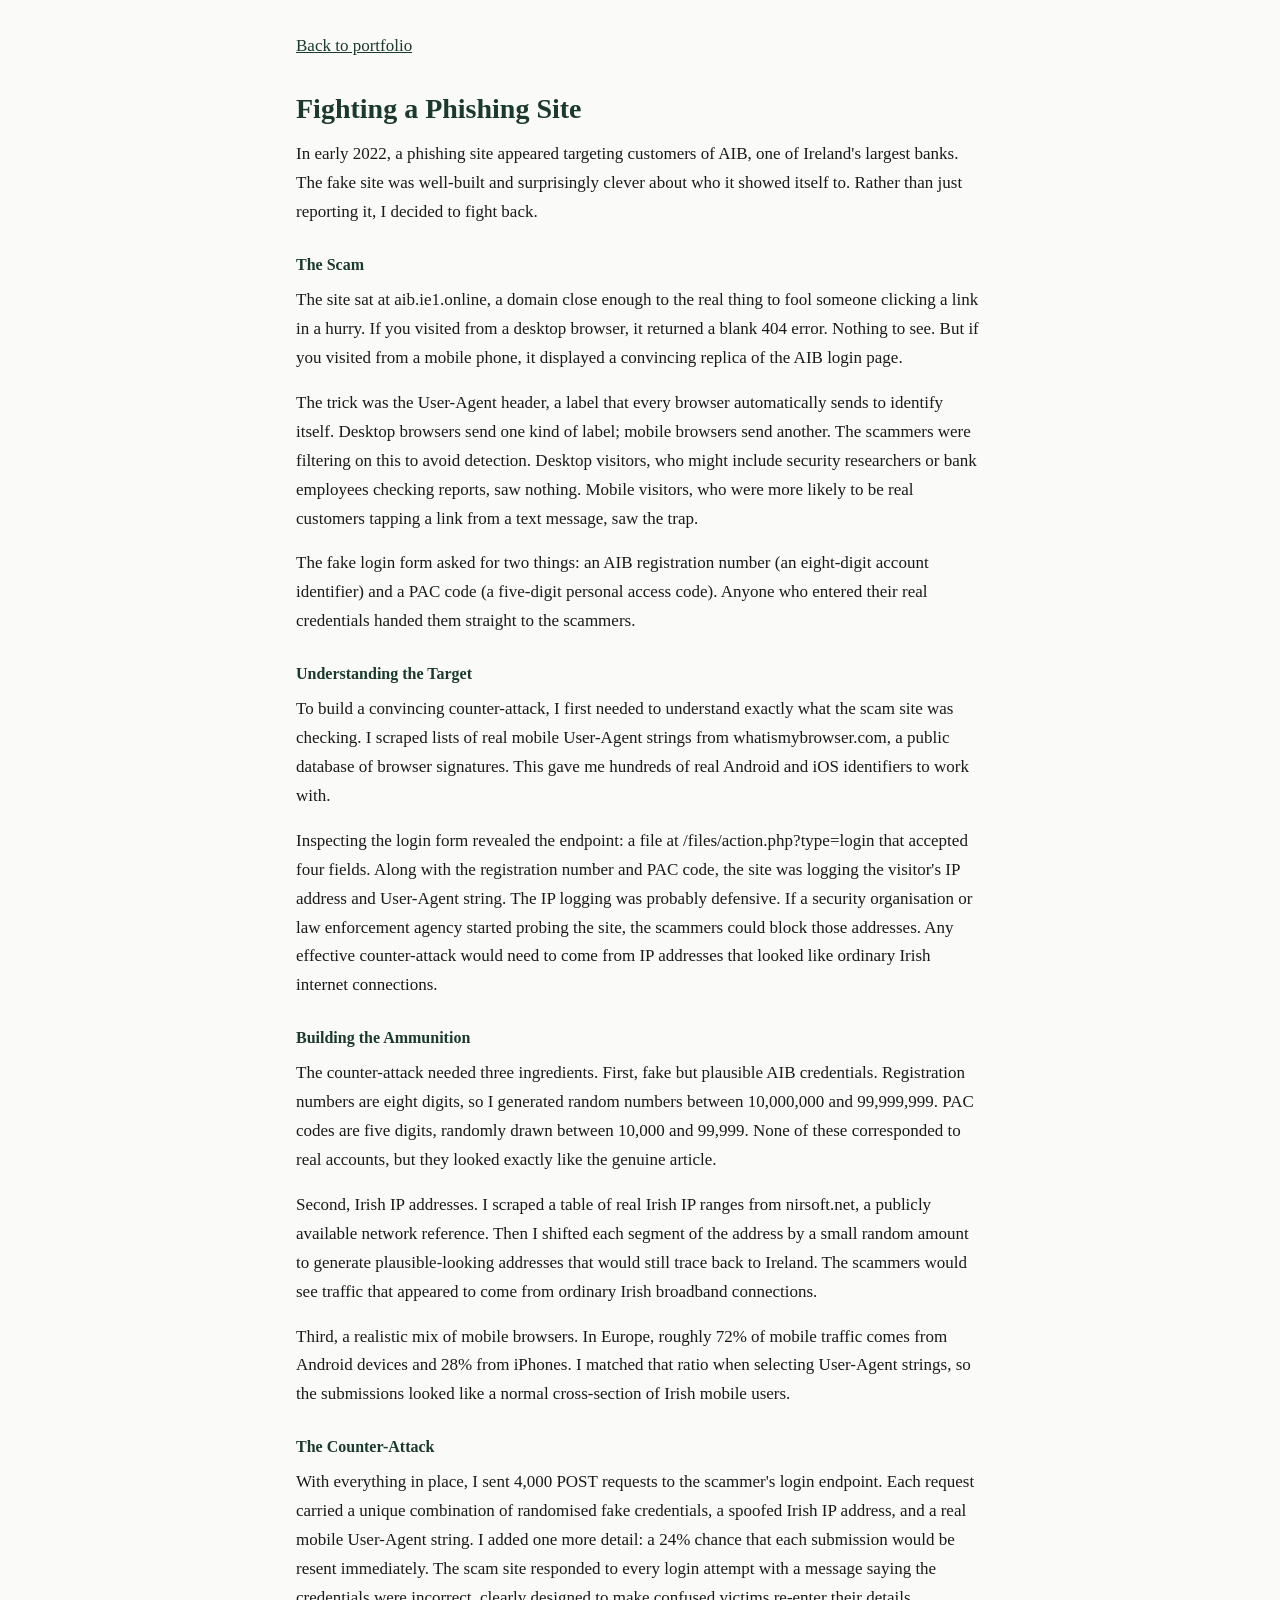
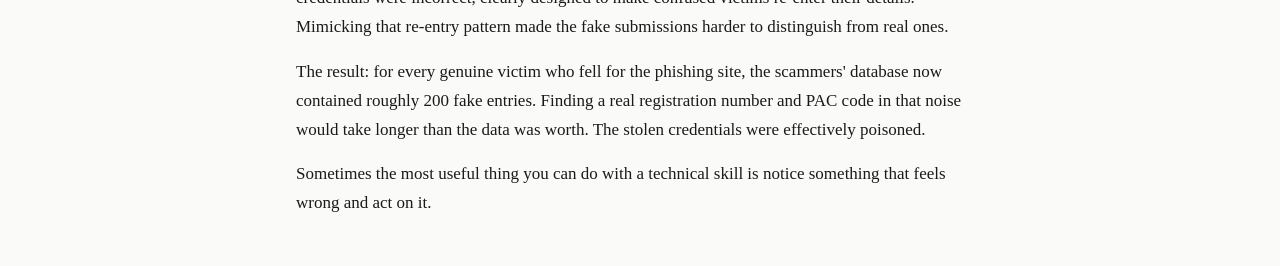
==== aib-scammer/index.html @ db852907 "feat(02-01): AIB scammer explainer article Co-Authored-By: Claude Opus 4.6 (1M context) <noreply@ant" ====
<!DOCTYPE html>
<html lang="en">
<head>
  <meta charset="UTF-8">
  <meta name="viewport" content="width=device-width, initial-scale=1.0">
  <title>Fighting a Phishing Site — Robert Treacy</title>
  <link rel="stylesheet" href="../style.css">
</head>
<body>
  <a class="back-link" href="../">Back to portfolio</a>

  <h1>Fighting a Phishing Site</h1>

  <p>In early 2022, a phishing site appeared targeting customers of AIB, one of Ireland's largest banks. The fake site was well-built and surprisingly clever about who it showed itself to. Rather than just reporting it, I decided to fight back.</p>

  <h3>The Scam</h3>

  <p>The site sat at aib.ie1.online, a domain close enough to the real thing to fool someone clicking a link in a hurry. If you visited from a desktop browser, it returned a blank 404 error. Nothing to see. But if you visited from a mobile phone, it displayed a convincing replica of the AIB login page.</p>

  <p>The trick was the User-Agent header, a label that every browser automatically sends to identify itself. Desktop browsers send one kind of label; mobile browsers send another. The scammers were filtering on this to avoid detection. Desktop visitors, who might include security researchers or bank employees checking reports, saw nothing. Mobile visitors, who were more likely to be real customers tapping a link from a text message, saw the trap.</p>

  <p>The fake login form asked for two things: an AIB registration number (an eight-digit account identifier) and a PAC code (a five-digit personal access code). Anyone who entered their real credentials handed them straight to the scammers.</p>

  <h3>Understanding the Target</h3>

  <p>To build a convincing counter-attack, I first needed to understand exactly what the scam site was checking. I scraped lists of real mobile User-Agent strings from whatismybrowser.com, a public database of browser signatures. This gave me hundreds of real Android and iOS identifiers to work with.</p>

  <p>Inspecting the login form revealed the endpoint: a file at /files/action.php?type=login that accepted four fields. Along with the registration number and PAC code, the site was logging the visitor's IP address and User-Agent string. The IP logging was probably defensive. If a security organisation or law enforcement agency started probing the site, the scammers could block those addresses. Any effective counter-attack would need to come from IP addresses that looked like ordinary Irish internet connections.</p>

  <h3>Building the Ammunition</h3>

  <p>The counter-attack needed three ingredients. First, fake but plausible AIB credentials. Registration numbers are eight digits, so I generated random numbers between 10,000,000 and 99,999,999. PAC codes are five digits, randomly drawn between 10,000 and 99,999. None of these corresponded to real accounts, but they looked exactly like the genuine article.</p>

  <p>Second, Irish IP addresses. I scraped a table of real Irish IP ranges from nirsoft.net, a publicly available network reference. Then I shifted each segment of the address by a small random amount to generate plausible-looking addresses that would still trace back to Ireland. The scammers would see traffic that appeared to come from ordinary Irish broadband connections.</p>

  <p>Third, a realistic mix of mobile browsers. In Europe, roughly 72% of mobile traffic comes from Android devices and 28% from iPhones. I matched that ratio when selecting User-Agent strings, so the submissions looked like a normal cross-section of Irish mobile users.</p>

  <h3>The Counter-Attack</h3>

  <p>With everything in place, I sent 4,000 POST requests to the scammer's login endpoint. Each request carried a unique combination of randomised fake credentials, a spoofed Irish IP address, and a real mobile User-Agent string. I added one more detail: a 24% chance that each submission would be resent immediately. The scam site responded to every login attempt with a message saying the credentials were incorrect, clearly designed to make confused victims re-enter their details. Mimicking that re-entry pattern made the fake submissions harder to distinguish from real ones.</p>

  <p>The result: for every genuine victim who fell for the phishing site, the scammers' database now contained roughly 200 fake entries. Finding a real registration number and PAC code in that noise would take longer than the data was worth. The stolen credentials were effectively poisoned.</p>

  <p>Sometimes the most useful thing you can do with a technical skill is notice something that feels wrong and act on it.</p>

</body>
</html>
---- style.css ----
* { box-sizing: border-box; margin: 0; padding: 0; }

body {
  font-family: Georgia, 'Times New Roman', serif;
  font-size: 1.0625rem;
  font-weight: 400;
  line-height: 1.7;
  color: #1a1a1a;
  background: #fafaf8;
  max-width: 720px;
  margin: 0 auto;
  padding: 2rem 1rem;
}

h1 { font-size: 1.75rem; color: #1b3a2d; margin-bottom: 0.5rem; }
h2 { font-size: 1.25rem; color: #1b3a2d; margin: 2rem 0 0.75rem; }
h3 { font-size: 1rem; color: #1b3a2d; margin: 1.5rem 0 0.5rem; }

p { margin-bottom: 1rem; }

a { color: #1b3a2d; }
a:hover { text-decoration: underline; }

.cards {
  display: grid;
  grid-template-columns: 1fr 1fr;
  gap: 1rem;
  margin: 1.5rem 0;
}

.card {
  border: 1px solid #d4cfca;
  border-radius: 6px;
  padding: 1rem;
  text-decoration: none;
  color: inherit;
  display: block;
  min-height: 44px;
  transition: background 0.15s;
}

.card:hover { background: #f0ede9; }

.card h3 { margin: 0 0 0.25rem; }
.card p { margin: 0; font-size: 0.875rem; color: #555; }

.tag {
  display: inline-block;
  font-size: 0.75rem;
  background: #e8f0eb;
  color: #1b3a2d;
  border-radius: 3px;
  padding: 0.1rem 0.4rem;
  margin-bottom: 0.4rem;
}

img {
  max-width: 100%;
  border: 1px solid #ccc;
  border-radius: 4px;
  margin: 1rem 0;
}

.profile-links { margin: 1rem 0 2rem; }
.profile-links a {
  display: inline-block;
  margin-right: 1rem;
  color: #1b3a2d;
  font-weight: bold;
  min-height: 44px;
  line-height: 44px;
}

.back-link { margin-bottom: 1.5rem; display: block; }

@media (max-width: 600px) {
  body { padding: 1rem; }
  .cards { grid-template-columns: 1fr; }
  .card { min-height: 56px; }
}
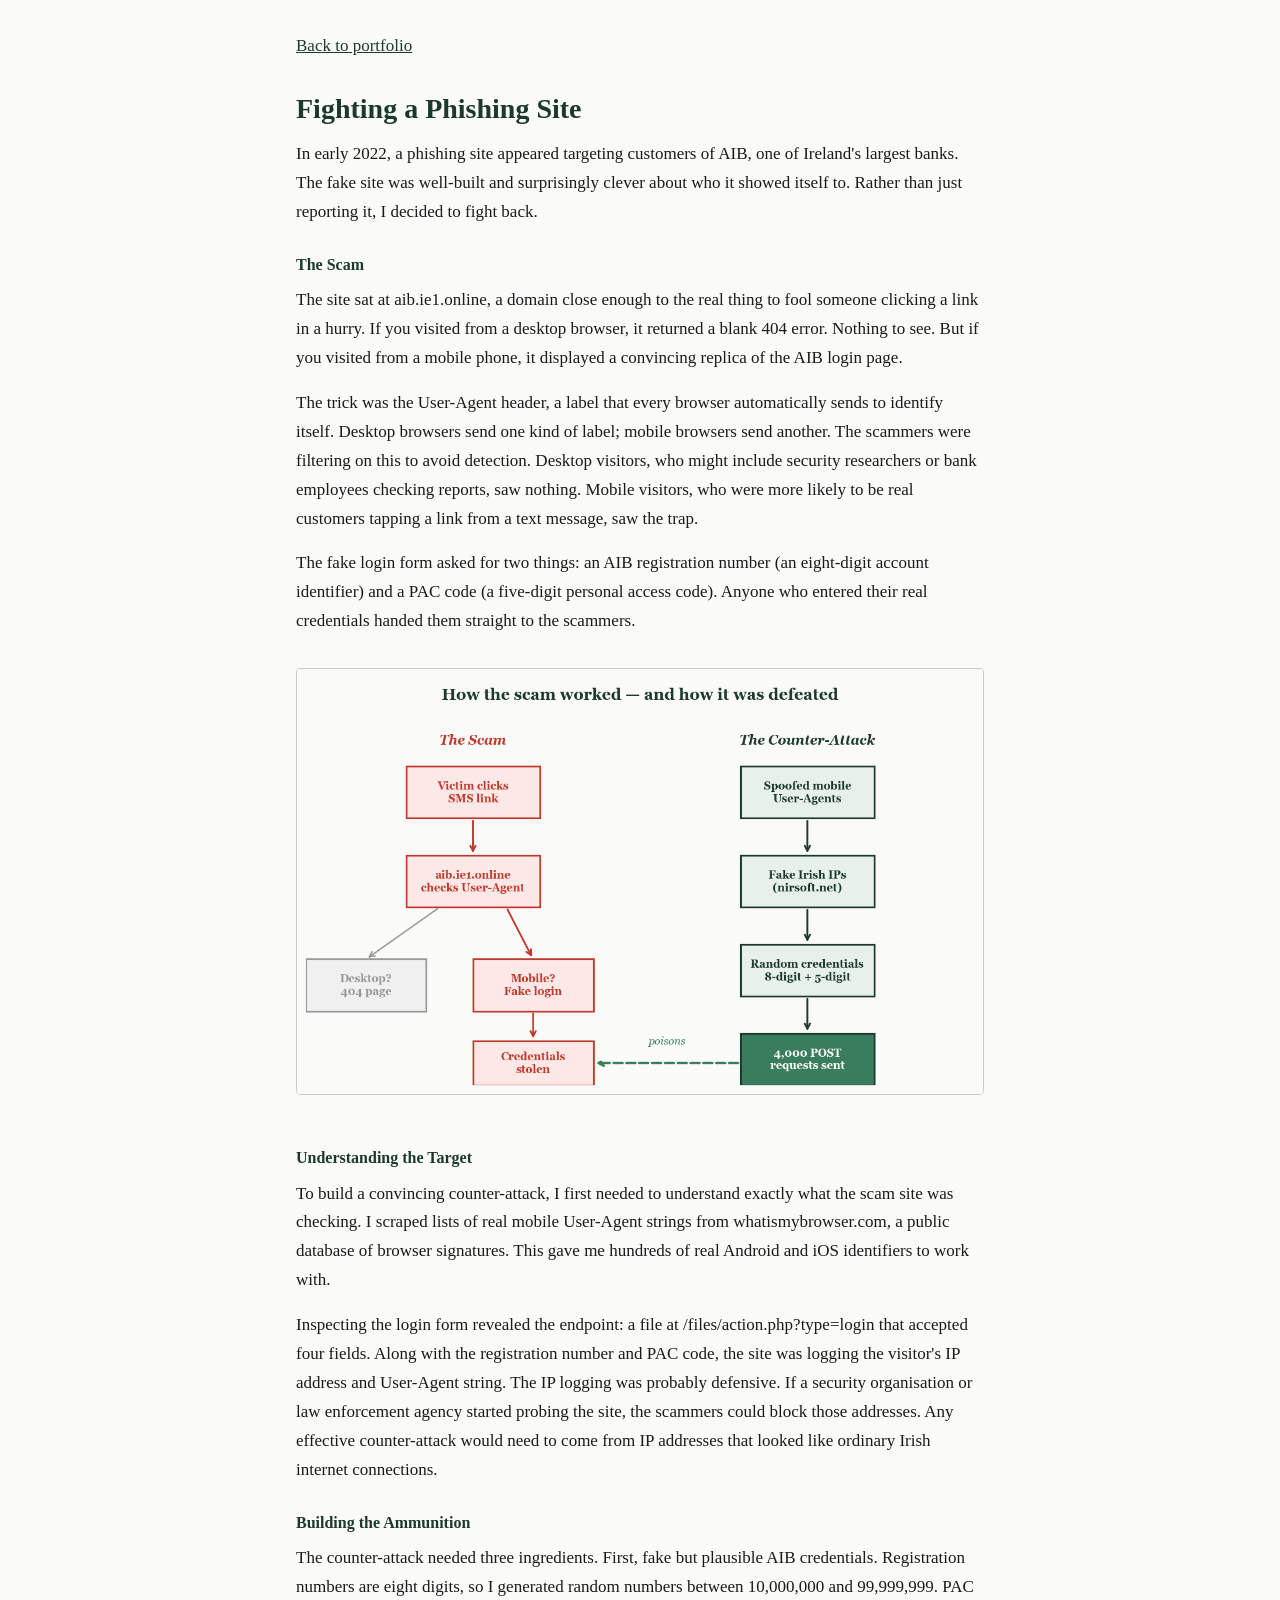
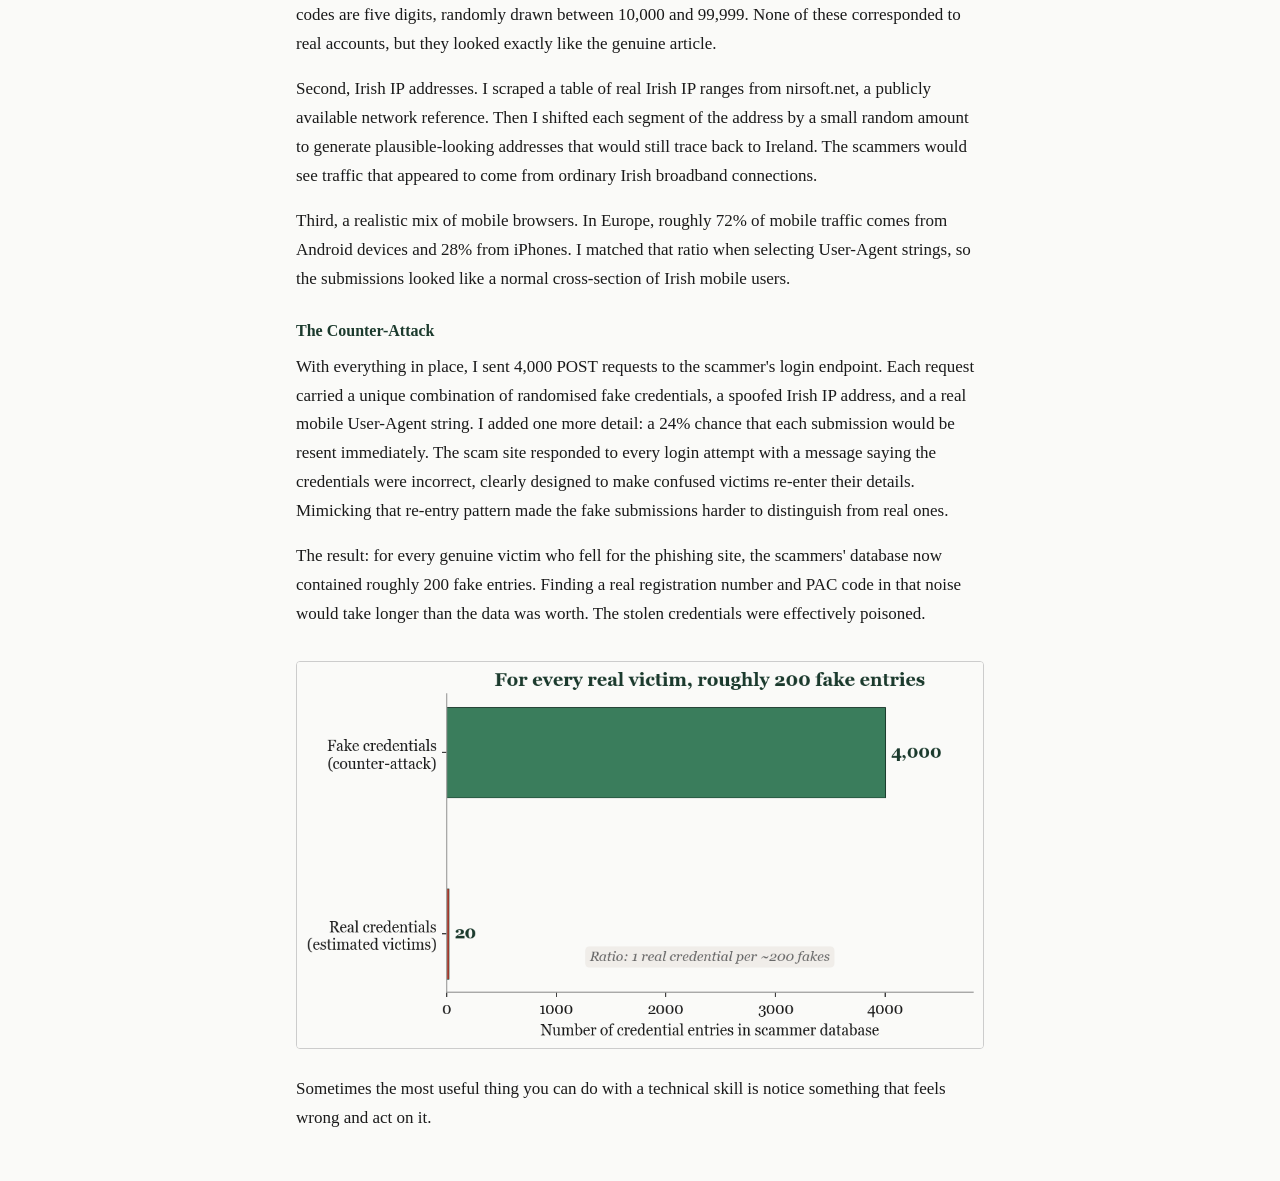
==== commit c4efb2ef: "feat: add flow diagram and signal-noise chart to AIB scammer article Co-Authored-By: Claude Opus 4.6" ====
--- a/aib-scammer/index.html
+++ b/aib-scammer/index.html
@@ -21,6 +21,8 @@
 
   <p>The fake login form asked for two things: an AIB registration number (an eight-digit account identifier) and a PAC code (a five-digit personal access code). Anyone who entered their real credentials handed them straight to the scammers.</p>
 
+  <img class="chart" src="scam-flow.png" alt="Flow diagram showing the scam on the left (victim clicks SMS link, site checks User-Agent, desktop gets 404, mobile gets fake login, credentials stolen) and the counter-attack on the right (spoofed mobile User-Agents, fake Irish IPs, random credentials, 4,000 POST requests that poison the stolen database).">
+
   <h3>Understanding the Target</h3>
 
   <p>To build a convincing counter-attack, I first needed to understand exactly what the scam site was checking. I scraped lists of real mobile User-Agent strings from whatismybrowser.com, a public database of browser signatures. This gave me hundreds of real Android and iOS identifiers to work with.</p>
@@ -41,6 +43,8 @@
 
   <p>The result: for every genuine victim who fell for the phishing site, the scammers' database now contained roughly 200 fake entries. Finding a real registration number and PAC code in that noise would take longer than the data was worth. The stolen credentials were effectively poisoned.</p>
 
+  <img class="chart" src="signal-noise.png" alt="Horizontal bar chart showing 20 estimated real credential entries versus 4,000 fake entries from the counter-attack. The ratio is approximately 1 real credential per 200 fakes.">
+
   <p>Sometimes the most useful thing you can do with a technical skill is notice something that feels wrong and act on it.</p>
 
 </body>
